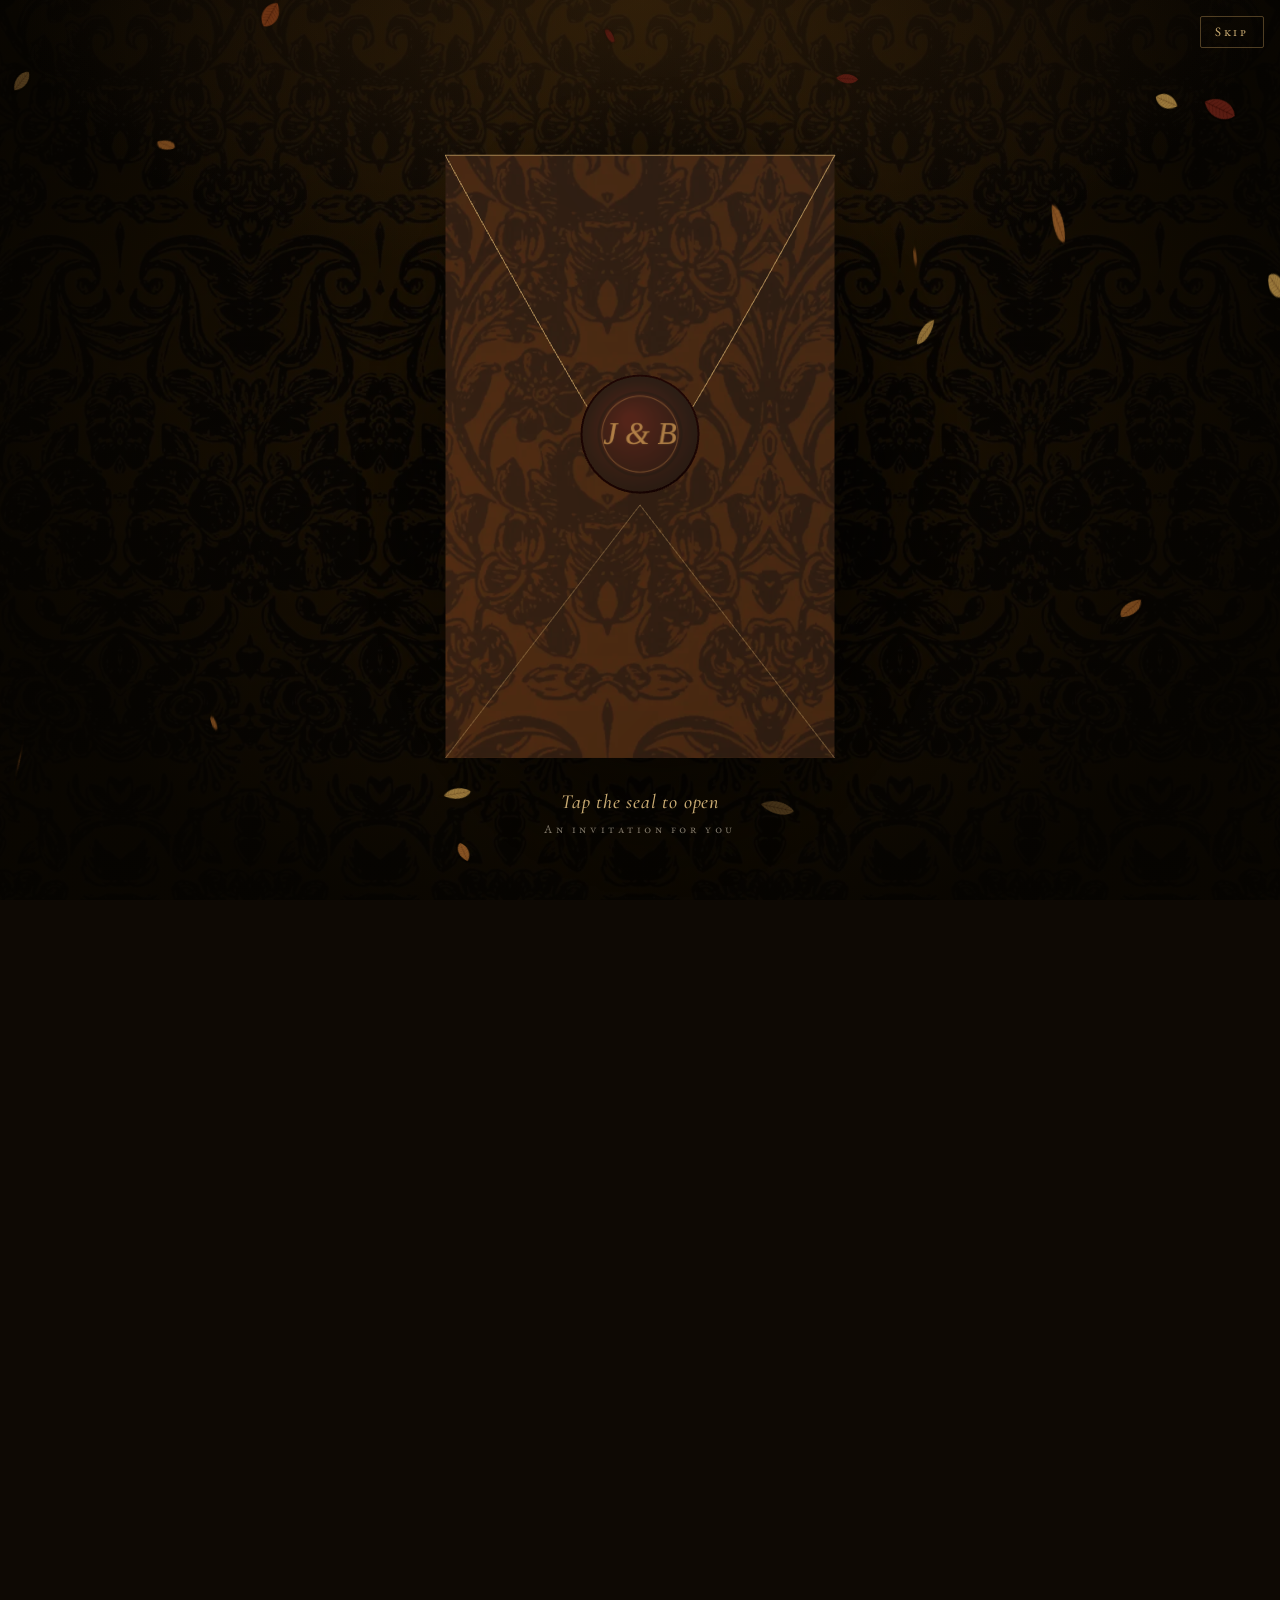
==== thanksgiving-2026/index.html @ 15dd0100 "Thanksgiving invite: envelope shows instantly (flat stand-in until the 3D one is ready), three.js se" ====
<!doctype html>
<html lang="en">
<head>
<meta charset="utf-8">
<meta name="viewport" content="width=device-width, initial-scale=1, viewport-fit=cover">
<title>Thanksgiving 2026</title>
<!-- Private family invitation. Not linked from the business site and kept out of search. -->
<meta name="robots" content="noindex, nofollow">
<meta name="description" content="Thanksgiving weekend at the lodge, Nov 25 to 29. Open your invitation and RSVP.">
<meta property="og:title" content="You're invited: Thanksgiving 2026">
<meta property="og:description" content="Open your invitation and RSVP.">
<meta property="og:image" content="https://augustineevents.com/thanksgiving-2026/og.jpg">
<meta name="theme-color" content="#1c1206">
<link rel="preconnect" href="https://fonts.googleapis.com">
<link rel="preconnect" href="https://fonts.gstatic.com" crossorigin>
<link href="https://fonts.googleapis.com/css2?family=Cormorant+Garamond:ital,wght@0,500;0,600;1,500&family=EB+Garamond:ital,wght@0,400;0,500;1,400&display=swap" rel="stylesheet">
<script type="importmap">
{ "imports": { "three": "./three.module.min.js" } }
</script>
<link rel="modulepreload" href="three.module.min.js">
<link rel="preload" href="envelope.webp" as="image">
<link rel="preload" href="card.webp" as="image">
<style>
  /* Dark academia: candlelit library. Umber and ink, aged parchment, oxblood, old gold. */
  :root {
    --ink: #24170c;
    --ink-soft: #5a4630;
    --paper: #e4d8c1;
    --paper-hi: #efe6d4;
    --night: #0e0904;
    --oxblood: #4a1515;
    --forest: #2c3527;
    --gold: #a8864f;
    --gold-hi: #c9ab72;
    --line: rgba(36, 23, 12, .2);
  }
  * { box-sizing: border-box; }
  html { scroll-behavior: smooth; }
  body {
    margin: 0; color: var(--ink); background: var(--night);
    font: 400 18px/1.6 "EB Garamond", Georgia, serif;
    -webkit-font-smoothing: antialiased;
  }
  body::before {
    content: ""; position: fixed; inset: 0; z-index: -1;
    background:
      radial-gradient(ellipse 70% 45% at 50% 0%, rgba(150, 95, 35, .22), transparent 70%),
      radial-gradient(ellipse at 50% 40%, rgba(14, 9, 4, .55), rgba(6, 4, 1, .94) 78%),
      url("damask.webp") center / 260px auto repeat;
  }
  body.intro { overflow: hidden; }
  ::selection { background: var(--oxblood); color: var(--paper-hi); }

  /* ---------- intro (three.js envelope) ---------- */
  #stage { position: fixed; inset: 0; z-index: 0; display: block; width: 100%; height: 100%; pointer-events: none; }
  body.intro #stage { z-index: 19; pointer-events: auto; cursor: pointer; }
  /* Flat stand-in envelope, shown the instant the page loads; the 3D one fades in over it. */
  #envph { position: fixed; inset: 0; z-index: 20; display: none; place-items: center; pointer-events: none; transition: opacity .5s ease; }
  body.intro #envph { display: grid; }
  #envph.gone { opacity: 0; }
  .ph-env { position: relative; width: 62vw; aspect-ratio: 310 / 480; background: #2a150a url("envelope.webp") left bottom / 83.33% 111.1% repeat; box-shadow: 0 30px 60px rgba(0, 0, 0, .65); filter: brightness(.92); }
  .ph-env svg { position: absolute; inset: 0; width: 100%; height: 100%; }
  .ph-seal { position: absolute; left: 50%; top: 46.25%; width: 29.7%; aspect-ratio: 1; transform: translate(-50%, -50%); border-radius: 50%;
    background: radial-gradient(circle at 42% 38%, #3a1311, #220a08 65%, #120404); box-shadow: 0 3px 8px rgba(0, 0, 0, .5), inset 0 0 0 4px rgba(0, 0, 0, .25);
    display: grid; place-items: center; color: rgba(201, 171, 114, .85); font: italic 500 clamp(18px, 5.5vw, 30px) "Cormorant Garamond", serif; }
  .ph-seal::after { content: ""; position: absolute; inset: 15%; border-radius: 50%; border: 1px solid rgba(201, 171, 114, .45); }
  .intro-ui { position: fixed; inset: 0; z-index: 21; pointer-events: none; display: none; }
  body.intro .intro-ui { display: block; }
  .hint {
    position: absolute; left: 0; right: 0; bottom: max(7vh, 40px); text-align: center;
    color: var(--gold-hi); font: italic 500 1.25rem/1.3 "Cormorant Garamond", serif; letter-spacing: .04em;
    animation: breathe 2.6s ease-in-out infinite; transition: opacity .4s;
  }
  .hint small { display: block; font: 400 .74rem "EB Garamond", serif; font-variant: small-caps; letter-spacing: .3em; color: var(--paper); opacity: .55; margin-top: .4rem; }
  .skip {
    position: absolute; top: max(16px, env(safe-area-inset-top)); right: 16px; pointer-events: auto;
    background: none; border: 1px solid rgba(168, 134, 79, .45); color: var(--gold-hi); border-radius: 2px;
    font: 400 .8rem/1 "EB Garamond", serif; font-variant: small-caps; letter-spacing: .2em; padding: .55rem .9rem; cursor: pointer;
  }
  @keyframes breathe { 0%, 100% { opacity: .5; } 50% { opacity: 1; } }

  /* ---------- page ---------- */
  main { position: relative; z-index: 1; opacity: 0; transition: opacity 1.2s ease; }
  body.opened main { opacity: 1; }
  .hero { min-height: 100svh; display: grid; place-items: center; padding: 24px 16px 72px; position: relative; }
  #card { display: block; width: min(88vw, 470px, calc(84svh * 900 / 1458)); height: auto; aspect-ratio: 900 / 1458; filter: drop-shadow(0 26px 44px rgba(0, 0, 0, .7)); }
  .scroll-cue {
    position: absolute; bottom: 18px; left: 0; right: 0; text-align: center; color: var(--gold-hi);
    font-size: .85rem; font-variant: small-caps; letter-spacing: .3em; opacity: .8; text-decoration: none;
  }
  .scroll-cue span { display: block; font-size: 1.1rem; animation: bob 2.2s ease-in-out infinite; }
  @keyframes bob { 50% { transform: translateY(5px); } }

  .epigraph { max-width: 520px; margin: 0 auto 40px; padding: 0 16px; text-align: center; color: var(--paper); }
  .epigraph q { font: italic 500 1.45rem/1.35 "Cormorant Garamond", serif; quotes: "\201C" "\201D"; }
  .epigraph cite { display: block; margin-top: .5rem; font-style: normal; font-variant: small-caps; letter-spacing: .22em; font-size: .82rem; color: var(--gold); }

  .wrap { max-width: 760px; margin: 0 auto; padding: 0 16px 80px; }
  .sheet {
    position: relative; margin-bottom: 28px; padding: 40px 34px 34px; border-radius: 2px;
    background:
      radial-gradient(ellipse at 15% 8%, rgba(255, 250, 235, .55), transparent 55%),
      radial-gradient(ellipse at 90% 95%, rgba(120, 78, 30, .22), transparent 55%),
      radial-gradient(ellipse at 50% 50%, var(--paper-hi), var(--paper) 70%);
    box-shadow: 0 22px 50px rgba(0, 0, 0, .6), inset 0 0 60px rgba(110, 70, 25, .28), inset 0 0 0 1px rgba(90, 60, 25, .35);
  }
  .sheet::before {
    content: ""; position: absolute; inset: 10px; pointer-events: none;
    border: 1px solid rgba(168, 134, 79, .55); outline: 1px solid rgba(168, 134, 79, .3); outline-offset: 3px;
  }
  .sheet::after {
    content: "\2766"; position: absolute; top: -13px; left: 50%; transform: translateX(-50%);
    background: var(--night); color: var(--gold); width: 34px; height: 26px; line-height: 26px; text-align: center; font-size: 15px; border-radius: 2px;
  }
  .eyebrow { font-size: .82rem; font-variant: small-caps; letter-spacing: .26em; color: var(--oxblood); margin: 0 0 .25rem; text-align: center; }
  h2 { font: 600 2.15rem/1.12 "Cormorant Garamond", serif; margin: 0; text-align: center; color: var(--ink); }
  .sub { text-align: center; font: italic 400 1.05rem "EB Garamond", serif; color: var(--ink-soft); margin: .3rem 0 0; }
  .divider { display: flex; align-items: center; gap: 12px; color: var(--gold); margin: 18px auto 24px; max-width: 280px; font-size: .8rem; }
  .divider::before, .divider::after { content: ""; flex: 1; height: 1px; background: linear-gradient(90deg, transparent, var(--gold), transparent); }
  h3 { font: 600 1.3rem/1.2 "Cormorant Garamond", serif; margin: 0; }
  .sc { font: 500 .86rem "EB Garamond", serif; font-variant: small-caps; letter-spacing: .2em; color: var(--oxblood); margin: 0 0 .3rem; }
  p { margin: 0 0 .8rem; }
  .muted { color: var(--ink-soft); }
  .rule { height: 1px; background: var(--line); margin: 1.2rem 0; border: 0; }
  .drop::first-letter { float: left; font: 600 3.4rem/.8 "Cormorant Garamond", serif; color: var(--oxblood); margin: .35rem .45rem 0 0; }

  .facts { display: grid; grid-template-columns: 1fr 1fr; gap: 22px 30px; }
  .fact p { font-size: 1rem; margin: 0; }
  .callout { margin-top: 1.5rem; padding: 1rem 1.1rem; border: 1px solid rgba(74, 21, 21, .3); background: rgba(74, 21, 21, .06); }
  .callout p { margin: 0; font-size: 1rem; }

  .days { display: grid; }
  .day { display: grid; grid-template-columns: 4.2rem 1fr; gap: 18px; padding: 18px 0; border-top: 1px solid var(--line); }
  .day:first-child { border-top: 0; padding-top: 0; }
  .day .num { font: 600 2.2rem/1 "Cormorant Garamond", serif; color: var(--oxblood); text-align: center; padding-top: .1rem; }
  .day .date { font-size: .82rem; font-variant: small-caps; letter-spacing: .2em; color: var(--ink-soft); }
  .day h3 { margin: .05rem 0 .3rem; }
  .day ul { margin: 0; padding: 0; list-style: none; font-size: 1rem; }
  .day li { padding-left: 1.1rem; position: relative; }
  .day li::before { content: "\2022"; position: absolute; left: .1rem; color: var(--gold); }
  .day li b { font-weight: 500; }

  .btns { display: flex; flex-wrap: wrap; gap: 10px; margin-top: .8rem; }
  .btn {
    display: inline-flex; align-items: center; justify-content: center; gap: .4rem; border-radius: 2px; padding: .7rem 1.25rem;
    font: 500 .95rem/1 "EB Garamond", serif; font-variant: small-caps; letter-spacing: .16em; text-decoration: none; cursor: pointer;
    border: 1px solid var(--ink); color: var(--ink); background: transparent; transition: background .2s, color .2s;
  }
  .btn:hover { background: var(--ink); color: var(--paper-hi); }
  .btn.solid { background: var(--oxblood); border-color: var(--oxblood); color: var(--gold-hi); box-shadow: inset 0 0 0 3px var(--oxblood), inset 0 0 0 4px rgba(201, 171, 114, .55); }
  .btn.solid:hover { background: #5c1c1c; }
  .btn:disabled { opacity: .55; cursor: default; }

  /* ---------- RSVP ---------- */
  label.f { display: block; font-size: .86rem; font-variant: small-caps; letter-spacing: .2em; color: var(--ink-soft); margin: 0 0 .2rem; }
  input[type=text], textarea {
    width: 100%; font: 400 1.15rem/1.4 "EB Garamond", serif; color: var(--ink); background: transparent;
    border: 0; border-bottom: 1px solid rgba(36, 23, 12, .45); border-radius: 0; padding: .4rem .1rem;
  }
  textarea { min-height: 84px; resize: vertical; border: 1px solid rgba(36, 23, 12, .3); padding: .6rem .7rem; background: rgba(255, 252, 244, .35);
    background-image: repeating-linear-gradient(transparent 0 31px, rgba(36, 23, 12, .12) 31px 32px); line-height: 32px; }
  input[type=text]:focus, textarea:focus { outline: none; border-color: var(--oxblood); box-shadow: 0 1px 0 var(--oxblood); }
  .names { display: grid; gap: 14px; margin-bottom: .6rem; }
  .name-row { display: flex; gap: 8px; align-items: end; }
  .x { flex: none; width: 40px; height: 40px; border: 1px solid rgba(36, 23, 12, .3); background: none; border-radius: 2px; color: var(--ink-soft); font-size: 1.2rem; cursor: pointer; }
  .linkish { background: none; border: 0; padding: 0; color: var(--oxblood); font: italic 400 1.05rem "EB Garamond", serif; cursor: pointer; text-decoration: underline; text-underline-offset: 3px; }
  .acts { display: grid; gap: 12px; margin: 1.6rem 0; }
  .act { border: 1px solid rgba(90, 60, 25, .3); padding: 14px 16px; background: rgba(255, 252, 244, .3); }
  .act .sub { text-align: left; font-size: .95rem; margin: .1rem 0 .65rem; }
  .chips { display: flex; flex-wrap: wrap; gap: 8px; }
  .chip {
    display: inline-flex; align-items: center; gap: .5rem; min-height: 40px; padding: .45rem 1rem; border-radius: 2px; cursor: pointer;
    border: 1px solid rgba(36, 23, 12, .4); background: rgba(255, 252, 244, .5); color: var(--ink); font: 400 1.02rem "EB Garamond", serif;
  }
  .chip .box { width: 15px; height: 15px; border: 1px solid currentColor; display: inline-grid; place-items: center; font-size: 11px; line-height: 1; }
  .chip[aria-pressed="true"] { background: var(--oxblood); border-color: var(--oxblood); color: var(--gold-hi); }
  .chip[aria-pressed="true"] .box::after { content: "\2713"; }
  .act.film .chip[aria-pressed="true"] { background: var(--forest); border-color: var(--forest); }
  .hp { position: absolute; left: -9999px; width: 1px; height: 1px; overflow: hidden; }
  .err { color: var(--oxblood); font-style: italic; margin: .6rem 0 0; min-height: 1.4em; }
  .done-list { list-style: none; padding: 0; margin: .4rem 0 1rem; }
  .done-list li { padding: .5rem 0; border-top: 1px solid var(--line); }
  .done-list li:first-child { border-top: 0; }
  .sign { text-align: center; color: var(--gold-hi); font: italic 500 1.7rem "Cormorant Garamond", serif; margin: 40px 0 0; }
  .sign::before { content: "\2766"; display: block; font-size: 1rem; color: var(--gold); margin-bottom: .6rem; font-style: normal; }

  @media (max-width: 600px) {
    body { font-size: 17px; }
    .sheet { padding: 36px 22px 28px; }
    h2 { font-size: 1.85rem; }
    .facts { grid-template-columns: 1fr; }
    .day { grid-template-columns: 2.6rem 1fr; gap: 12px; }
    .day .num { font-size: 1.8rem; }
  }
  @media (prefers-reduced-motion: reduce) {
    html { scroll-behavior: auto; }
    .hint, .scroll-cue span { animation: none; }
    main { transition: none; }
  }
</style>
</head>
<body class="intro">

<canvas id="stage" aria-hidden="true"></canvas>
<div id="envph" aria-hidden="true">
  <div class="ph-env">
    <svg viewBox="0 0 310 480" preserveAspectRatio="none">
      <path d="M0 480 L155 278 L310 480" fill="none" stroke="rgba(176,141,87,.45)" stroke-width="1"/>
      <path d="M0 0 L310 0 Q179.8 237.6 155 264 Q130.2 237.6 0 0 Z" fill="rgba(0,0,0,.08)" stroke="rgba(176,141,87,.9)" stroke-width="1"/>
    </svg>
    <div class="ph-seal">J &amp; B</div>
  </div>
</div>
<script>
/* Size the stand-in exactly like the 3D envelope (same camera fit as resize() below). */
(() => {
  const a = innerWidth / innerHeight;
  const needH = Math.max(2.4 + 1.2, ((1.55 + 0.35) / a) * 1.12);
  const h = (innerHeight * 2.4) / needH;
  const e = document.querySelector('.ph-env');
  e.style.width = (h * 310) / 480 + 'px';
})();
</script>
<div class="intro-ui">
  <div class="hint" id="hint">Tap the seal to open<small>An invitation for you</small></div>
  <button class="skip" id="skip" type="button">Skip</button>
</div>

<main>
  <section class="hero">
    <canvas id="card" role="img" aria-label="Thanksgiving dinner invitation"></canvas>
    <a class="scroll-cue" href="#details">the weekend<span aria-hidden="true">&#8964;</span></a>
  </section>

  <div class="epigraph">
    <q>Gratitude is the memory of the heart.</q>
    <cite>Jean Baptiste Massieu</cite>
  </div>

  <div class="wrap">
    <section class="sheet" id="details">
      <p class="eyebrow">Chapter I &middot; The Dinner</p>
      <h2>Thursday, the twenty-sixth of November</h2>
      <p class="sub">Half past six in the evening</p>
      <div class="divider">&#10086;</div>
      <div class="facts">
        <div class="fact">
          <p class="sc">Dress code</p>
          <p class="drop">Semi-formal. If you'd like to lean into the theme, think dark academia: tweed, wool, plaid, knits and velvet in browns, burgundy, forest green and cream. If not, your Sunday best is perfect.</p>
        </div>
        <div class="fact">
          <p class="sc">Where</p>
          <p data-k="placeName" style="font-weight:500"></p>
          <p data-k="address"></p>
          <div class="btns">
            <a class="btn" id="gmaps" target="_blank" rel="noopener">Google Maps</a>
            <a class="btn" id="amaps" target="_blank" rel="noopener">Apple Maps</a>
          </div>
        </div>
      </div>
      <div class="callout">
        <p class="sc">We'll be filming</p>
        <p>We're filming Thanksgiving dinner (the table, the food and the evening) for some video content. If you'd rather stay off camera, just say so in your RSVP below and we'll keep you out of the shots.</p>
      </div>
    </section>

    <section class="sheet">
      <p class="eyebrow">Chapter II &middot; The Weekend</p>
      <h2>Five days at the lodge</h2>
      <div class="divider">&#10086;</div>
      <div class="days">
        <div class="day">
          <div class="num">I</div>
          <div><span class="date">Wednesday, Nov 25</span><h3>Arrival</h3><ul>
            <li>Check in from <b data-k="checkIn"></b></li>
            <li>Smash burgers and hot dogs on the Blackstone</li>
          </ul></div>
        </div>
        <div class="day">
          <div class="num">II</div>
          <div><span class="date">Thursday, Nov 26</span><h3>Thanksgiving</h3><ul>
            <li>Quiche, cinnamon rolls and mimosas at 8:30</li>
            <li>Football, games and the fire pit all day</li>
            <li>Appetizers from 3:00</li>
            <li><b>Dinner at 6:30</b>, dressed up</li>
          </ul></div>
        </div>
        <div class="day">
          <div class="num">III</div>
          <div><span class="date">Friday, Nov 27</span><h3>The cave and the city</h3><ul>
            <li>Breakfast burritos on the Blackstone</li>
            <li><b>Mammoth Cave, Domes and Dripstones tour at 2:30</b>, $25 per person (we leave the cabin about 12:45)</li>
            <li><b>Dinner at Hickory &amp; Oak</b>, Bowling Green, 6:30</li>
          </ul></div>
        </div>
        <div class="day">
          <div class="num">IV</div>
          <div><span class="date">Saturday, Nov 28</span><h3>A free day</h3><ul>
            <li>Pancakes, eggs and bacon</li>
            <li>Fishing, farm walks, long naps</li>
            <li>Fire pit and s'mores</li>
          </ul></div>
        </div>
        <div class="day">
          <div class="num">V</div>
          <div><span class="date">Sunday, Nov 29</span><h3>Homeward</h3><ul>
            <li>Pack up and check out before <b data-k="checkOut"></b></li>
          </ul></div>
        </div>
      </div>
    </section>

    <section class="sheet">
      <p class="eyebrow">Chapter III &middot; Practical Matters</p>
      <h2>Before you pack</h2>
      <div class="divider">&#10086;</div>
      <div class="facts">
        <div class="fact"><p class="sc">Bring a jacket</p><p>The cave is about 54&deg;F all year, and the evenings by the fire pit get cold.</p></div>
        <div class="fact"><p class="sc">Times are Central</p><p>The cabin is on Central time, the same as Nashville. Check in from 4:00 PM Wednesday, check out before 10:00 AM Sunday.</p></div>
        <div class="fact"><p class="sc">Fishing</p><p>Anyone 16 or older needs a Kentucky fishing license (fw.ky.gov). Tennessee residents buy the nonresident one.</p></div>
        <div class="fact"><p class="sc">Also bring</p><p>Your own drinks, a camp chair and any snacks you can't live without.</p></div>
      </div>
    </section>

    <section class="sheet">
      <p class="eyebrow">Chapter IV &middot; The Larder</p>
      <h2>Bringing something?</h2>
      <div class="divider">&#10086;</div>
      <p style="text-align:center;margin:0 auto;max-width:34rem">Thanksgiving dinner is entirely on us, so please don't bring anything for Thursday. If you'd like to bring something for Friday or Saturday, tell us in your RSVP.</p>
    </section>

    <section class="sheet" id="rsvp">
      <p class="eyebrow">Chapter V &middot; Your Reply</p>
      <h2>Will you join us?</h2>
      <div class="divider">&#10086;</div>

      <form id="form" novalidate>
        <div class="names" id="names"></div>
        <button type="button" class="linkish" id="addPartner">+ Add your partner</button>

        <div class="acts" id="acts"></div>

        <label class="f" for="note">Bringing something for Friday or Saturday? Anything else?</label>
        <textarea id="note" maxlength="1000"></textarea>
        <div class="hp" aria-hidden="true"><label>Website <input type="text" id="website" tabindex="-1" autocomplete="off"></label></div>

        <div class="btns" style="margin-top:1.4rem;justify-content:center">
          <button class="btn solid" id="send" type="submit">Send my reply</button>
        </div>
        <p class="err" id="err" role="alert" style="text-align:center"></p>
      </form>

      <div id="thanks" hidden>
        <h3 style="font-size:1.7rem;margin-bottom:.4rem;text-align:center">Thank you. We can't wait.</h3>
        <p class="muted" style="margin-bottom:.2rem">Here's what we have for you:</p>
        <ul class="done-list" id="doneList"></ul>
        <div id="venmo"></div>
        <div class="btns"><button class="btn" type="button" id="change">Change my reply</button></div>
      </div>
    </section>

    <p class="sign" data-k="signature"></p>
  </div>
</main>

<script>
/* ======================================================================
   Wording and details. Edit here: the card, the page and the form all
   read from this one object.
   ====================================================================== */
window.INVITE = {
  event: 'thanksgiving-2026',
  card: {
    top: "You're invited to",
    title: 'Thanksgiving',
    titleItalic: 'Dinner',
    dateLine: 'Thursday  |  November 26, 2026  |  6:30 PM',
    placeLine: 'CMR Hideaway Lodge, Austin, Kentucky',
    bottom: ['Dress: semi-formal (dark academia)', 'A long table, good food and', 'the people we love most.'],
    signature: 'Justin & Becca',
  },
  placeName: 'CMR Hideaway Lodge',
  address: '313 R Whitlow Rd, Austin, KY 42123',
  checkIn: '4:00 PM',             // Central time (Barren County, KY), same as Nashville
  checkOut: '10:00 AM',
  signature: 'With love, Justin & Becca',
  venmo: 'Justinben2335',         // Justin's Venmo username, without the @
  cavePrice: 25,
};
</script>

<script>
/* ======================================================================
   Card artwork: the lace card (card.webp) with the wording drawn on top.
   Used twice: as the three.js texture and as the card at the top of the page.
   Coordinates are in card pixels (900 x 1458).
   ====================================================================== */
(() => {
  const CW = 900, CH = 1458, INK = '#3e2600';
  // Handlers go on before src, so a cached image that loads instantly is never missed.
  const img = new Image();
  const imgReady = new Promise((res) => { img.onload = res; img.onerror = res; });
  img.src = 'card.webp';
  const ready = Promise.all([
    img.complete && img.naturalWidth ? Promise.resolve() : imgReady,
    document.fonts.load('600 100px "Cormorant Garamond"'),
    document.fonts.load('italic 500 100px "Cormorant Garamond"'),
    document.fonts.load('400 30px "EB Garamond"'),
    document.fonts.load('italic 400 30px "EB Garamond"'),
  ]).catch(() => {});

  function fitText(ctx, text, font, size, maxW) {
    let s = size;
    do { ctx.font = font.replace('{s}', s); s -= 2; } while (ctx.measureText(text).width > maxW && s > 10);
  }

  function arcText(ctx, text, cx, cy, r) {
    const chars = [...text];
    const widths = chars.map((c) => ctx.measureText(c).width);
    const total = widths.reduce((a, b) => a + b, 0) + (chars.length - 1) * 1.5;
    let a = -Math.PI / 2 - total / r / 2;
    chars.forEach((c, i) => {
      const w = widths[i];
      a += w / 2 / r;
      ctx.save();
      ctx.translate(cx + r * Math.cos(a), cy + r * Math.sin(a));
      ctx.rotate(a + Math.PI / 2);
      ctx.fillText(c, 0, 0);
      ctx.restore();
      a += (w / 2 + 1.5) / r;
    });
  }

  async function drawCard(canvas, scale) {
    await ready;
    const c = window.INVITE.card;
    canvas.width = Math.round(CW * scale);
    canvas.height = Math.round(CH * scale);
    const ctx = canvas.getContext('2d');
    ctx.setTransform(scale, 0, 0, scale, 0, 0);
    ctx.clearRect(0, 0, CW, CH);
    ctx.drawImage(img, 0, 0, CW, CH);
    ctx.fillStyle = INK;
    ctx.textAlign = 'center';
    ctx.textBaseline = 'alphabetic';
    const X = CW / 2 + 2;

    ctx.font = 'italic 400 31px "EB Garamond"';
    arcText(ctx, c.top, X, 415, 238);

    fitText(ctx, c.title, '600 {s}px "Cormorant Garamond"', 118, 560);
    ctx.fillText(c.title, X, 372);
    fitText(ctx, c.titleItalic, 'italic 500 {s}px "Cormorant Garamond"', 138, 520);
    ctx.fillText(c.titleItalic, X, 482);

    fitText(ctx, c.dateLine, '400 {s}px "EB Garamond"', 28, 560);
    ctx.fillText(c.dateLine, X, 552);
    fitText(ctx, c.placeLine, 'italic 400 {s}px "EB Garamond"', 27, 540);
    ctx.fillText(c.placeLine, X, 596);

    fitText(ctx, c.bottom[0], 'italic 400 {s}px "EB Garamond"', 28, 540);
    ctx.fillText(c.bottom[0], X, 1160);
    ctx.font = '400 25px "EB Garamond"';
    c.bottom.slice(1).forEach((line, i) => ctx.fillText(line, X, 1200 + i * 32));
    ctx.font = 'italic 500 40px "Cormorant Garamond"';
    ctx.fillText(c.signature, X, 1296);
    return canvas;
  }

  window.CardArt = { drawCard, ready, aspect: CW / CH };
})();
</script>

<script>
/* ======================================================================
   Page: fill in details, draw the card, and the RSVP form.
   ====================================================================== */
(() => {
  const I = window.INVITE;
  document.querySelectorAll('[data-k]').forEach((el) => { el.textContent = I[el.dataset.k] || ''; });
  const q = encodeURIComponent(I.address);
  document.getElementById('gmaps').href = `https://www.google.com/maps/search/?api=1&query=${q}`;
  document.getElementById('amaps').href = `https://maps.apple.com/?q=${q}`;

  const card = document.getElementById('card');
  card.setAttribute('aria-label', [I.card.top, I.card.title, I.card.titleItalic, I.card.dateLine, I.card.placeLine, ...I.card.bottom, I.card.signature].join('. '));
  window.CardArt.drawCard(card, Math.min(2, Math.max(1, (window.devicePixelRatio || 1) * 470 / 900 * 1.3)));

  /* ---------- RSVP ---------- */
  const ACTS = [
    { key: 'dinner', title: 'Thanksgiving dinner', sub: 'Thursday, 6:30 PM', def: true },
    { key: 'cave', title: 'Mammoth Cave: Domes and Dripstones', sub: `Friday, 2:30 PM. $${I.cavePrice} per person, we buy the tickets together.` },
    { key: 'steakhouse', title: 'Dinner at Hickory & Oak', sub: 'Friday, 6:30 PM in Bowling Green' },
    { key: 'fishing', title: 'Fishing on Saturday', sub: 'Kentucky license needed if you are 16 or older' },
    { key: 'no_film', title: 'Filming', sub: 'Tap anyone who would rather stay off camera at dinner.', film: true, label: 'Keep me off camera' },
  ];
  const TOKEN_KEY = 'tg2026-rsvp';
  const blank = () => Object.fromEntries([['name', ''], ...ACTS.map((a) => [a.key, !!a.def])]);
  let people = [blank()];

  const $ = (id) => document.getElementById(id);
  const namesEl = $('names'), actsEl = $('acts');
  const loadedAt = Date.now();

  function store(op, v) { try { return op === 'get' ? localStorage.getItem(TOKEN_KEY) : localStorage.setItem(TOKEN_KEY, v); } catch { return null; } }

  function label(p, i) { return p.name.trim() || (i === 0 ? 'You' : 'Your partner'); }

  function renderNames() {
    namesEl.innerHTML = '';
    people.forEach((p, i) => {
      const row = document.createElement('div');
      row.innerHTML = `<label class="f" for="n${i}">${i === 0 ? 'Your name' : "Your partner's name"}</label>
        <div class="name-row"><input type="text" id="n${i}" maxlength="60" autocomplete="${i === 0 ? 'name' : 'off'}">${i ? '<button type="button" class="x" aria-label="Remove">&times;</button>' : ''}</div>`;
      const input = row.querySelector('input');
      input.value = p.name;
      input.addEventListener('input', () => { p.name = input.value; renderActs(); });
      const x = row.querySelector('.x');
      if (x) x.addEventListener('click', () => { people.splice(i, 1); renderAll(); });
      namesEl.appendChild(row);
    });
    $('addPartner').hidden = people.length >= 2;
  }

  function renderActs() {
    actsEl.innerHTML = '';
    ACTS.forEach((a) => {
      const box = document.createElement('div');
      box.className = 'act' + (a.film ? ' film' : '');
      box.innerHTML = `<div class="t"><h3></h3></div><p class="sub"></p><div class="chips"></div>`;
      box.querySelector('h3').textContent = a.title;
      box.querySelector('.sub').textContent = a.sub;
      const chips = box.querySelector('.chips');
      people.forEach((p, i) => {
        const b = document.createElement('button');
        b.type = 'button';
        b.className = 'chip';
        b.setAttribute('aria-pressed', p[a.key]);
        b.innerHTML = '<span class="box" aria-hidden="true"></span><span></span>';
        b.lastChild.textContent = a.film && people.length === 1 ? a.label : label(p, i);
        b.addEventListener('click', () => { p[a.key] = !p[a.key]; b.setAttribute('aria-pressed', p[a.key]); });
        chips.appendChild(b);
      });
      actsEl.appendChild(box);
    });
  }

  function renderAll() { renderNames(); renderActs(); }
  $('addPartner').addEventListener('click', () => { people.push(blank()); renderAll(); $('n1').focus(); });

  function showThanks() {
    const NAMES = { dinner: 'Thanksgiving dinner', cave: 'Mammoth Cave', steakhouse: 'Hickory & Oak', fishing: 'fishing' };
    $('doneList').innerHTML = '';
    people.forEach((p) => {
      const yes = Object.keys(NAMES).filter((k) => p[k]).map((k) => NAMES[k]);
      const li = document.createElement('li');
      li.innerHTML = '<b></b>: <span></span>';
      li.firstChild.textContent = p.name;
      li.lastChild.textContent = (yes.length ? yes.join(', ') : 'none of the outings') + (p.no_film ? '. Off camera at dinner.' : '');
      $('doneList').appendChild(li);
    });
    const cave = people.filter((p) => p.cave).length;
    const v = $('venmo');
    v.innerHTML = '';
    if (cave) {
      const amt = cave * I.cavePrice;
      const p = document.createElement('p');
      p.textContent = `Cave tickets: $${amt} for ${cave === 1 ? 'one' : cave}. Please Venmo Justin${I.venmo ? '' : ' when you get a chance'}.`;
      v.appendChild(p);
      if (I.venmo) {
        const a = document.createElement('a');
        a.className = 'btn solid';
        a.target = '_blank';
        a.rel = 'noopener';
        a.href = `https://venmo.com/u/${encodeURIComponent(I.venmo)}?txn=pay&amount=${amt}&note=${encodeURIComponent('Mammoth Cave tickets')}`;
        a.textContent = `Venmo Justin $${amt}`;
        v.appendChild(a);
      }
    }
    $('form').hidden = true;
    $('thanks').hidden = false;
  }

  $('change').addEventListener('click', () => { $('thanks').hidden = true; $('form').hidden = false; renderAll(); });

  $('form').addEventListener('submit', async (e) => {
    e.preventDefault();
    const err = $('err');
    err.textContent = '';
    people.forEach((p) => (p.name = p.name.trim()));
    people = people.filter((p, i) => i === 0 || p.name);
    if (!people[0].name) { renderAll(); err.textContent = 'Please add your name.'; $('n0').focus(); return; }
    const send = $('send');
    send.disabled = true;
    send.textContent = 'Sending...';
    try {
      const r = await fetch('/api/rsvp', {
        method: 'POST',
        headers: { 'content-type': 'application/json' },
        body: JSON.stringify({
          event: I.event, token: store('get') || undefined, people,
          note: $('note').value,
          website: $('website').value, form_loaded_at: loadedAt,
        }),
      });
      const data = await r.json().catch(() => ({}));
      if (!r.ok || !data.ok) throw new Error(data.error || 'Something went wrong.');
      store('set', data.token);
      showThanks();
    } catch (ex) {
      err.textContent = `${ex.message} If it keeps happening, just text Justin.`;
    } finally {
      send.disabled = false;
      send.textContent = 'Send my reply';
    }
  });

  renderAll();

  // Coming back on the same phone: show what they sent, with a way to change it.
  const token = store('get');
  if (token) {
    fetch(`/api/rsvp?token=${encodeURIComponent(token)}`)
      .then((r) => r.json())
      .then((d) => {
        if (!d.ok) return;
        people = d.rsvp.people.map((p) => ({ ...blank(), ...p }));
        $('note').value = d.rsvp.note || '';
        renderAll();
        showThanks();
      })
      .catch(() => {});
  }
})();
</script>

<script>
/* If three.js never starts (old phone, blocked CDN), open the page anyway. */
if ('scrollRestoration' in history) history.scrollRestoration = 'manual';
window.scrollTo(0, 0);
window.__introTimer = setTimeout(() => { if (!window.__introStarted) window.__openPage && window.__openPage(); }, 12000);
window.__openPage = () => {
  document.body.classList.remove('intro');
  document.body.classList.add('opened');
};
if (matchMedia('(prefers-reduced-motion: reduce)').matches) window.__openPage();
</script>
<script type="module">
/* ======================================================================
   The envelope. Tap anywhere: the seal lifts, the flap opens, the card
   slides out and comes forward, then the page fades in underneath it.
   Falling leaves keep drifting behind the page afterwards.
   ====================================================================== */
import * as THREE from 'three';

const reduced = matchMedia('(prefers-reduced-motion: reduce)').matches;
const canvas = document.getElementById('stage');
let renderer;
try {
  renderer = new THREE.WebGLRenderer({ canvas, antialias: true, alpha: true });
} catch {
  window.__openPage();
  throw new Error('no webgl');
}
// If the fallback already opened the page (three.js was slow to arrive), don't
// start an envelope behind it: just keep the leaves.
const lateStart = document.body.classList.contains('opened');
window.__introStarted = true;
clearTimeout(window.__introTimer);

renderer.setPixelRatio(Math.min(window.devicePixelRatio || 1, 2));
const scene = new THREE.Scene();
const camera = new THREE.PerspectiveCamera(35, 1, 0.1, 100);
camera.position.set(0, 0, 13);

scene.add(new THREE.AmbientLight(0xfff1dc, 1.1));
const key = new THREE.DirectionalLight(0xffe2b8, 1.6);
key.position.set(3, 5, 8);
scene.add(key);
const glow = new THREE.PointLight(0xffb060, 18, 14);
glow.position.set(-2.5, -1, 4);
scene.add(glow);

const loader = new THREE.TextureLoader();
let envReady;
const envLoaded = new Promise((res) => (envReady = res));
const damask = loader.load('envelope.webp', envReady, undefined, envReady);
damask.colorSpace = THREE.SRGBColorSpace;
damask.wrapS = damask.wrapT = THREE.RepeatWrapping;
damask.repeat.set(1.2, 0.9);

/* ---------- envelope ---------- */
const EW = 3.1, EH = 4.8, V = EH * 0.45, FLAP = EH * 0.55;
const env = new THREE.Group();
scene.add(env);

const paper = new THREE.MeshStandardMaterial({ map: damask, color: 0xffffff, roughness: 0.8, side: THREE.FrontSide });
const liner = new THREE.MeshStandardMaterial({ color: 0xe7e0d3, roughness: 0.95, side: THREE.DoubleSide });
const gold = new THREE.LineBasicMaterial({ color: 0xb08d57, transparent: true, opacity: 0.9 });

const back = new THREE.Mesh(new THREE.PlaneGeometry(EW, EH), liner);
env.add(back);
// soft shadow so the envelope lifts off the dark background
const shadow = new THREE.Mesh(new THREE.PlaneGeometry(EW * 1.6, EH * 1.4), new THREE.MeshBasicMaterial({ map: new THREE.CanvasTexture(shadowCanvas()), transparent: true, depthWrite: false }));
shadow.position.set(0.15, -0.25, -0.3);
env.add(shadow);

const frontShape = new THREE.Shape();
frontShape.moveTo(-EW / 2, -EH / 2);
frontShape.lineTo(EW / 2, -EH / 2);
frontShape.lineTo(EW / 2, EH / 2);
frontShape.lineTo(0, EH / 2 - V);
frontShape.lineTo(-EW / 2, EH / 2);
frontShape.closePath();
const frontGeo = new THREE.ShapeGeometry(frontShape);
uvFromXY(frontGeo, EW, EH);
const front = new THREE.Mesh(frontGeo, paper);
front.position.z = 0.04;
env.add(front);
const fold = new THREE.Line(new THREE.BufferGeometry().setFromPoints([
  new THREE.Vector3(-EW / 2, EH / 2, 0.045), new THREE.Vector3(0, EH / 2 - V, 0.045), new THREE.Vector3(EW / 2, EH / 2, 0.045),
]), gold);
env.add(fold);
const lowerFold = new THREE.Line(new THREE.BufferGeometry().setFromPoints([
  new THREE.Vector3(-EW / 2, -EH / 2, 0.045), new THREE.Vector3(0, -EH * 0.08, 0.045), new THREE.Vector3(EW / 2, -EH / 2, 0.045),
]), new THREE.LineBasicMaterial({ color: 0xb08d57, transparent: true, opacity: 0.45 }));
env.add(lowerFold);

const flap = new THREE.Group();
flap.position.set(0, EH / 2, 0.06);
env.add(flap);
const flapShape = new THREE.Shape();
flapShape.moveTo(-EW / 2, 0);
flapShape.lineTo(EW / 2, 0);
flapShape.quadraticCurveTo(EW * 0.08, -FLAP * 0.9, 0, -FLAP);
flapShape.quadraticCurveTo(-EW * 0.08, -FLAP * 0.9, -EW / 2, 0);
const flapGeo = new THREE.ShapeGeometry(flapShape, 24);
uvFromXY(flapGeo, EW, EH);
const flapOut = new THREE.Mesh(flapGeo, paper);
const flapIn = new THREE.Mesh(flapGeo, new THREE.MeshStandardMaterial({ color: 0xe7e0d3, roughness: 0.95, side: THREE.BackSide }));
flap.add(flapOut, flapIn);
const flapEdge = new THREE.Line(new THREE.BufferGeometry().setFromPoints(flapShape.getPoints(24).map((p) => new THREE.Vector3(p.x, p.y, 0.004))), gold);
flap.add(flapEdge);

/* wax seal */
const sealTex = new THREE.CanvasTexture(sealCanvas());
sealTex.colorSpace = THREE.SRGBColorSpace;
sealTex.center.set(0.5, 0.5);
sealTex.rotation = Math.PI / 2;  // the cylinder cap maps the canvas sideways
const seal = new THREE.Mesh(
  new THREE.CylinderGeometry(0.46, 0.48, 0.09, 48),
  [new THREE.MeshStandardMaterial({ color: 0x2a0b09, roughness: 0.35, metalness: 0.15, transparent: true }),
   new THREE.MeshStandardMaterial({ map: sealTex, roughness: 0.45, metalness: 0.1, transparent: true }),
   new THREE.MeshStandardMaterial({ color: 0x2a0b09, transparent: true })],
);
seal.rotation.x = Math.PI / 2;
seal.position.set(0, EH / 2 - FLAP + 0.42, 0.12);
env.add(seal);

/* the card */
const cardCanvas = document.createElement('canvas');
// Final size before the texture exists: resizing an uploaded texture leaves it blank on some GPUs.
cardCanvas.width = Math.round(900 * 1.4);
cardCanvas.height = Math.round(1458 * 1.4);
const cardTex = new THREE.CanvasTexture(cardCanvas);
cardTex.colorSpace = THREE.SRGBColorSpace;
cardTex.anisotropy = 4;
const CWD = 2.8, CHT = CWD / window.CardArt.aspect;
const card = new THREE.Mesh(new THREE.PlaneGeometry(CWD, CHT), new THREE.MeshBasicMaterial({ map: cardTex, transparent: true, alphaTest: 0.02 }));
card.position.set(0, -0.08, 0.02);
scene.add(card);
const cardDrawn = window.CardArt.drawCard(cardCanvas, 1.4).then(() => { cardTex.needsUpdate = true; });

/* ---------- leaves ---------- */
const LEAVES = reduced ? 0 : 34;
const leafTex = new THREE.CanvasTexture(leafCanvas());
leafTex.colorSpace = THREE.SRGBColorSpace;
const leaves = new THREE.InstancedMesh(
  new THREE.PlaneGeometry(0.34, 0.34),
  new THREE.MeshBasicMaterial({ map: leafTex, transparent: true, side: THREE.DoubleSide, depthWrite: false }),
  Math.max(LEAVES, 1),
);
leaves.count = LEAVES;
const palette = [0x6e3414, 0x8a5524, 0x9c7a3c, 0x5a1c12, 0x7a4a1e, 0x4f3a1c].map((c) => new THREE.Color(c));
const leafState = [];
for (let i = 0; i < LEAVES; i++) {
  leafState.push({
    x: (Math.random() - 0.5) * 12, y: Math.random() * 14 - 7, z: Math.random() * 5 - 3.5,
    vy: 0.25 + Math.random() * 0.35, sway: Math.random() * 6.28, sw: 0.4 + Math.random() * 0.6,
    rx: Math.random() * 6.28, ry: Math.random() * 6.28, sr: 0.4 + Math.random() * 1.2, s: 0.7 + Math.random() * 0.7,
  });
  leaves.setColorAt(i, palette[i % palette.length]);
}
scene.add(leaves);
const dummy = new THREE.Object3D();

/* ---------- layout ---------- */
let aspect = 1;
function resize() {
  const w = window.innerWidth, h = window.innerHeight;
  renderer.setSize(w, h, false);
  aspect = w / h;
  camera.aspect = aspect;
  camera.updateProjectionMatrix();
  // On narrow phones pull the camera back so the envelope fits the width.
  const halfW = EW / 2 + 0.35;
  const needH = Math.max(EH / 2 + 1.2, (halfW / aspect) * 1.12);
  camera.position.z = needH / Math.tan(THREE.MathUtils.degToRad(17.5));
}
window.addEventListener('resize', resize);
resize();

/* ---------- the opening ---------- */
let opening = false, tAnim = 0, done = false, ready = false;
const ease = (t) => (t < 0 ? 0 : t > 1 ? 1 : t < 0.5 ? 4 * t * t * t : 1 - Math.pow(-2 * t + 2, 3) / 2);
const seg = (t, a, b) => ease((t - a) / (b - a));
const hint = document.getElementById('hint');
hint.style.visibility = 'hidden';
// Nothing can be tapped open until the card, envelope and fonts are ready and the
// textures are on the GPU. Otherwise the first open stutters or shows a blank card.
envLoaded.then(() => requestAnimationFrame(() => requestAnimationFrame(() => document.getElementById('envph').classList.add('gone'))));
Promise.all([cardDrawn, envLoaded]).then(() => {
  renderer.initTexture(cardTex);
  renderer.initTexture(damask);
  renderer.initTexture(sealTex);
  renderer.compile(scene, camera);
  ready = true;
  hint.style.visibility = 'visible';
});
function open() {
  if (opening || !ready) return;
  opening = true;
  hint.style.opacity = 0;
}
canvas.addEventListener('pointerdown', open);
window.addEventListener('keydown', (e) => { if (e.key === 'Enter' || e.key === ' ') open(); });
document.getElementById('skip').addEventListener('click', () => { finish(); });

function finish() {
  if (done) return;
  done = true;
  env.visible = false;
  card.visible = false;
  window.__openPage();
}

// Where the card ends up: centred and as large as the page's own card, so the hand-off is seamless.
function cardTarget() {
  const fovHalf = THREE.MathUtils.degToRad(17.5);
  const vh = window.innerHeight, vw = window.innerWidth;
  const domW = Math.min(vw * 0.88, 470, (vh * 0.86) * window.CardArt.aspect);
  const frac = (domW / window.CardArt.aspect) / vh;  // card height as a share of the screen
  const halfH = CHT / 2 / frac;
  return { z: camera.position.z - halfH / Math.tan(fovHalf), y: 0 };
}

let pointerX = 0, pointerY = 0;
window.addEventListener('pointermove', (e) => { pointerX = e.clientX / innerWidth - 0.5; pointerY = e.clientY / innerHeight - 0.5; });

const clock = new THREE.Clock();
function frame() {
  const dt = Math.min(clock.getDelta(), 0.05);
  const now = performance.now();

  if (!done) {
    if (!opening) {
      const s = now / 1000;
      env.position.y = Math.sin(s * 1.1) * 0.06;
      env.rotation.y += (pointerX * 0.35 - env.rotation.y) * 0.06;
      env.rotation.x += (pointerY * 0.2 - env.rotation.x) * 0.06;
      card.position.y = env.position.y - 0.08;
      card.rotation.copy(env.rotation);
      const p = 1 + Math.sin(s * 3) * 0.03;
      seal.scale.set(p, 1, p);
    } else {
      // Advance by frame time, capped, so a slow frame slows the animation instead of skipping it.
      tAnim += Math.min(dt, 1 / 20);
      const t = tAnim;
      env.rotation.x *= 0.9; env.rotation.y *= 0.9; card.rotation.copy(env.rotation);

      // 1. seal lifts off and fades
      const s1 = seg(t, 0, 0.55);
      seal.position.z = 0.12 + s1 * 1.2;
      seal.rotation.z = s1 * 1.2;
      seal.material.forEach((m) => (m.opacity = 1 - s1));
      seal.visible = s1 < 1;

      // 2. flap swings open toward the viewer and folds back behind
      const s2 = seg(t, 0.35, 1.45);
      flap.rotation.x = -Math.PI * s2;
      flap.position.z = s2 > 0.5 ? -0.02 : 0.06;

      // 3. card slides up out of the pocket while the envelope sinks
      const s3 = seg(t, 1.4, 2.9);
      env.position.y = -2.6 * s3;
      card.position.y = -0.08 + 4.95 * s3 - 2.6 * s3;

      // 4. card comes forward to fill the screen; envelope falls away
      const s4 = seg(t, 2.95, 4.3);
      if (s4 > 0) {
        const tg = cardTarget();
        card.position.z = 0.3 + (tg.z - 0.3) * s4;
        card.position.y = (2.27) * (1 - s4) + tg.y * s4;
        env.position.y = -2.6 - 9 * s4;
      }
      if (t > 4.35) finish();
    }
  }

  for (let i = 0; i < LEAVES; i++) {
    const L = leafState[i];
    L.y -= L.vy * dt;
    L.sway += dt * L.sw;
    L.rx += dt * L.sr; L.ry += dt * L.sr * 0.7;
    if (L.y < -8) { L.y = 8; L.x = (Math.random() - 0.5) * 12; }
    dummy.position.set(L.x + Math.sin(L.sway) * 0.6, L.y, L.z);
    dummy.rotation.set(L.rx, L.ry, L.sway);
    dummy.scale.setScalar(L.s);
    dummy.updateMatrix();
    leaves.setMatrixAt(i, dummy.matrix);
  }
  leaves.instanceMatrix.needsUpdate = true;

  renderer.render(scene, camera);
  // After the intro only the leaves are left; stop drawing if there are none.
  if (!done || LEAVES) requestAnimationFrame(frame);
}
if (reduced || lateStart) finish();
requestAnimationFrame(frame);

/* ---------- helpers ---------- */
function uvFromXY(geo, w, h) {
  const pos = geo.attributes.position, uv = [];
  for (let i = 0; i < pos.count; i++) uv.push(pos.getX(i) / w + 0.5, pos.getY(i) / h + 0.5);
  geo.setAttribute('uv', new THREE.Float32BufferAttribute(uv, 2));
}

function sealCanvas() {
  const c = document.createElement('canvas'), s = 256;
  c.width = c.height = s;
  const g = c.getContext('2d');
  const grd = g.createRadialGradient(s * 0.42, s * 0.38, s * 0.05, s / 2, s / 2, s / 2);
  grd.addColorStop(0, '#4f1a17'); grd.addColorStop(0.65, '#2e0d0b'); grd.addColorStop(1, '#170605');
  g.fillStyle = grd; g.fillRect(0, 0, s, s);
  g.strokeStyle = 'rgba(0,0,0,.35)'; g.lineWidth = 6;
  g.beginPath(); g.arc(s / 2, s / 2, s * 0.36, 0, Math.PI * 2); g.stroke();
  g.strokeStyle = 'rgba(201,171,114,.45)'; g.lineWidth = 2;
  g.beginPath(); g.arc(s / 2, s / 2, s * 0.33, 0, Math.PI * 2); g.stroke();
  g.fillStyle = 'rgba(201,171,114,.85)';
  g.textAlign = 'center'; g.textBaseline = 'middle';
  g.font = 'italic 500 70px "Cormorant Garamond", serif';
  g.fillText('J & B', s / 2, s / 2 + 4);
  return c;
}

function shadowCanvas() {
  const c = document.createElement('canvas'), s = 128;
  c.width = c.height = s;
  const g = c.getContext('2d');
  const grd = g.createRadialGradient(s / 2, s / 2, s * 0.2, s / 2, s / 2, s / 2);
  grd.addColorStop(0, 'rgba(0,0,0,.7)'); grd.addColorStop(1, 'rgba(0,0,0,0)');
  g.fillStyle = grd; g.fillRect(0, 0, s, s);
  return c;
}

function leafCanvas() {
  // A plain pointed leaf (beech or birch shape) with a stem and veins; tinted per leaf.
  const c = document.createElement('canvas'), s = 128;
  c.width = c.height = s;
  const g = c.getContext('2d');
  g.translate(s / 2, s / 2);
  g.rotate(-0.5);
  g.fillStyle = '#ffffff';
  g.beginPath();
  g.moveTo(0, -56);
  g.bezierCurveTo(30, -36, 32, 18, 0, 46);
  g.bezierCurveTo(-32, 18, -30, -36, 0, -56);
  g.fill();
  g.strokeStyle = 'rgba(70,30,5,.45)';
  g.lineWidth = 2.5;
  g.beginPath(); g.moveTo(0, -50); g.lineTo(0, 60); g.stroke();
  g.lineWidth = 1.5;
  for (let y = -34; y <= 26; y += 12) {
    g.beginPath(); g.moveTo(0, y + 6); g.lineTo(18 - Math.abs(y) * 0.12, y - 6); g.stroke();
    g.beginPath(); g.moveTo(0, y + 6); g.lineTo(-18 + Math.abs(y) * 0.12, y - 6); g.stroke();
  }
  return c;
}
</script>
</body>
</html>
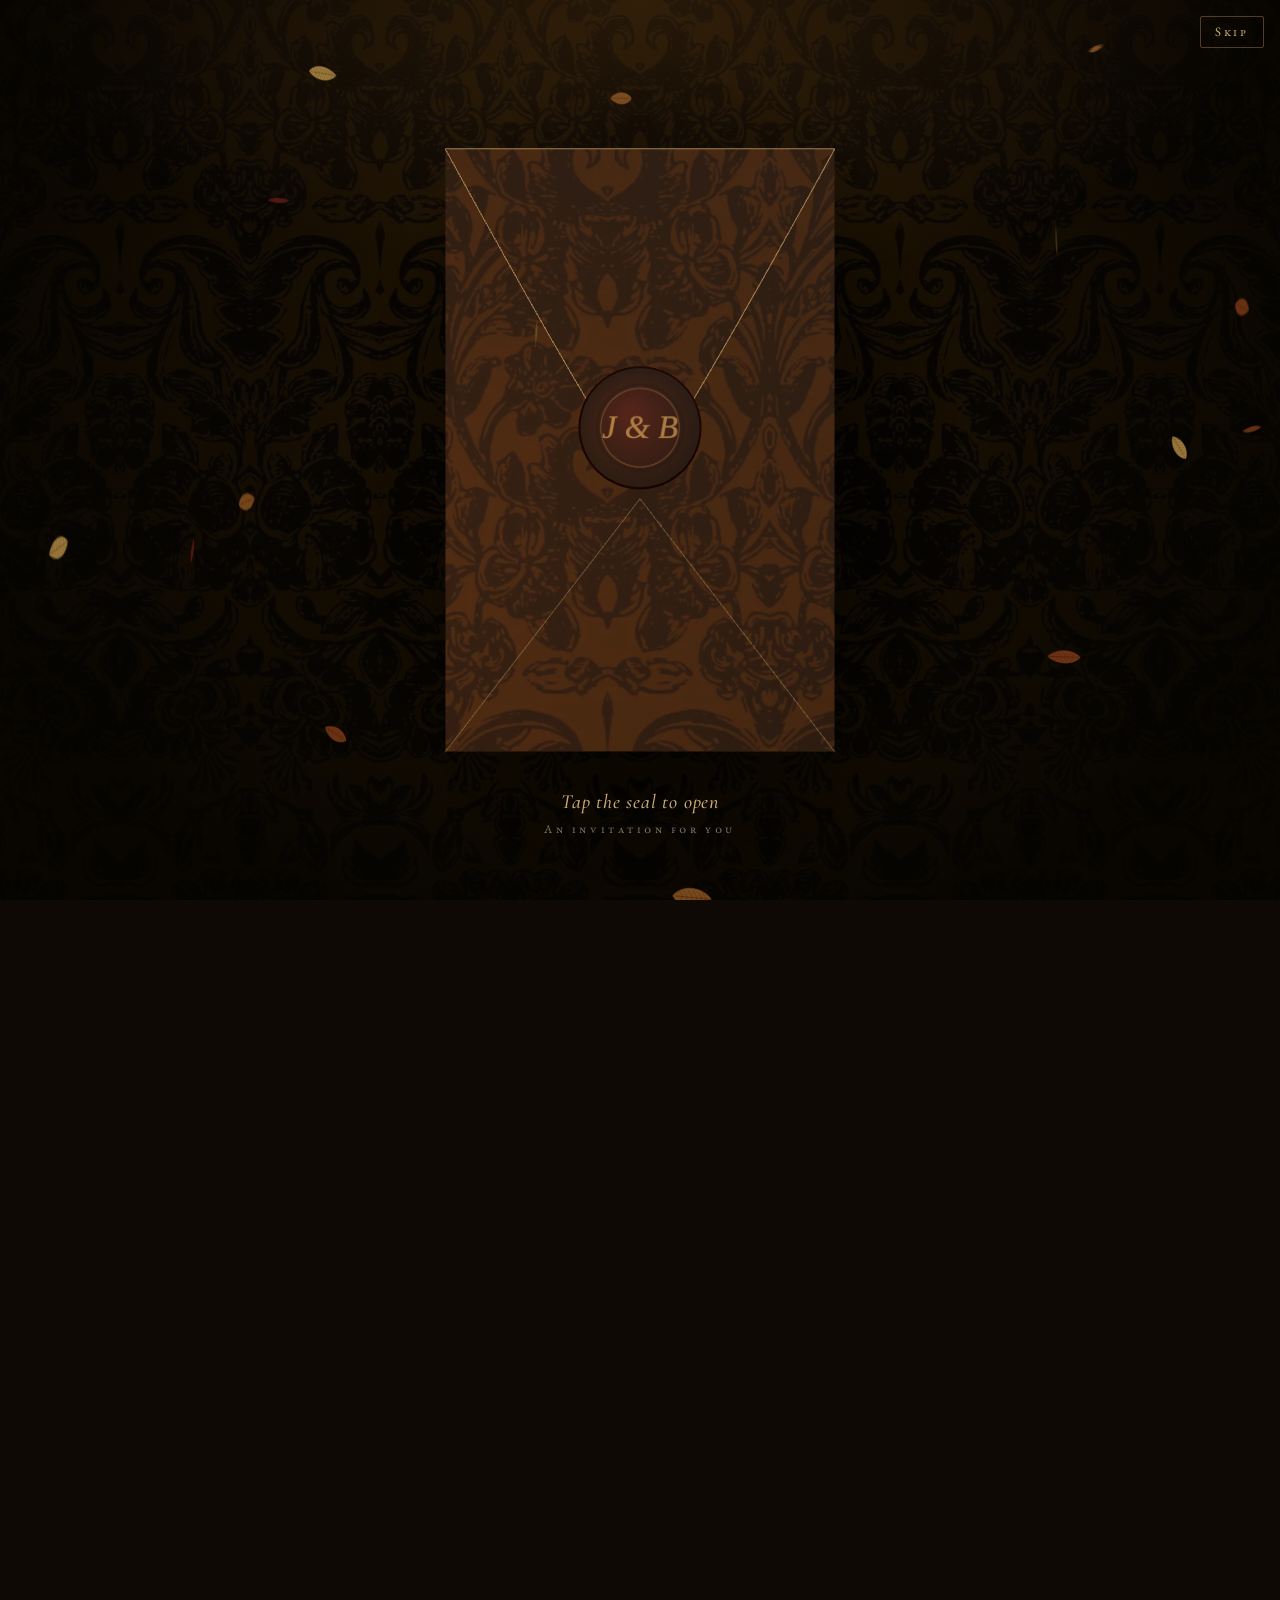
==== commit 5adc0270: "Thanksgiving invite: Friday dinner is Mellow Mushroom; cave and dinner marked optional Co-Authored-B" ====
--- a/thanksgiving-2026/index.html
+++ b/thanksgiving-2026/index.html
@@ -290,7 +290,8 @@
           <div><span class="date">Friday, Nov 27</span><h3>The cave and the city</h3><ul>
             <li>Breakfast burritos on the Blackstone</li>
             <li><b>Mammoth Cave, Domes and Dripstones tour at 2:30</b>, $25 per person (we leave the cabin about 12:45)</li>
-            <li><b>Dinner at Hickory &amp; Oak</b>, Bowling Green, 6:30</li>
+            <li><b>Dinner at Mellow Mushroom</b>, Bowling Green, 6:30</li>
+            <li><i>Both are optional. Join us for either, both or neither.</i></li>
           </ul></div>
         </div>
         <div class="day">
@@ -489,8 +490,9 @@
   /* ---------- RSVP ---------- */
   const ACTS = [
     { key: 'dinner', title: 'Thanksgiving dinner', sub: 'Thursday, 6:30 PM', def: true },
-    { key: 'cave', title: 'Mammoth Cave: Domes and Dripstones', sub: `Friday, 2:30 PM. $${I.cavePrice} per person, we buy the tickets together.` },
-    { key: 'steakhouse', title: 'Dinner at Hickory & Oak', sub: 'Friday, 6:30 PM in Bowling Green' },
+    { key: 'cave', title: 'Mammoth Cave: Domes and Dripstones', sub: `Optional. Friday, 2:30 PM. $${I.cavePrice} per person, we buy the tickets together.` },
+    // key stays 'steakhouse' so saved replies keep working; the restaurant is now Mellow Mushroom.
+    { key: 'steakhouse', title: 'Dinner at Mellow Mushroom', sub: 'Optional. Friday, 6:30 PM in Bowling Green' },
     { key: 'fishing', title: 'Fishing on Saturday', sub: 'Kentucky license needed if you are 16 or older' },
     { key: 'no_film', title: 'Filming', sub: 'Tap anyone who would rather stay off camera at dinner.', film: true, label: 'Keep me off camera' },
   ];
@@ -549,7 +551,7 @@
   $('addPartner').addEventListener('click', () => { people.push(blank()); renderAll(); $('n1').focus(); });
 
   function showThanks() {
-    const NAMES = { dinner: 'Thanksgiving dinner', cave: 'Mammoth Cave', steakhouse: 'Hickory & Oak', fishing: 'fishing' };
+    const NAMES = { dinner: 'Thanksgiving dinner', cave: 'Mammoth Cave', steakhouse: 'Mellow Mushroom', fishing: 'fishing' };
     $('doneList').innerHTML = '';
     people.forEach((p) => {
       const yes = Object.keys(NAMES).filter((k) => p[k]).map((k) => NAMES[k]);
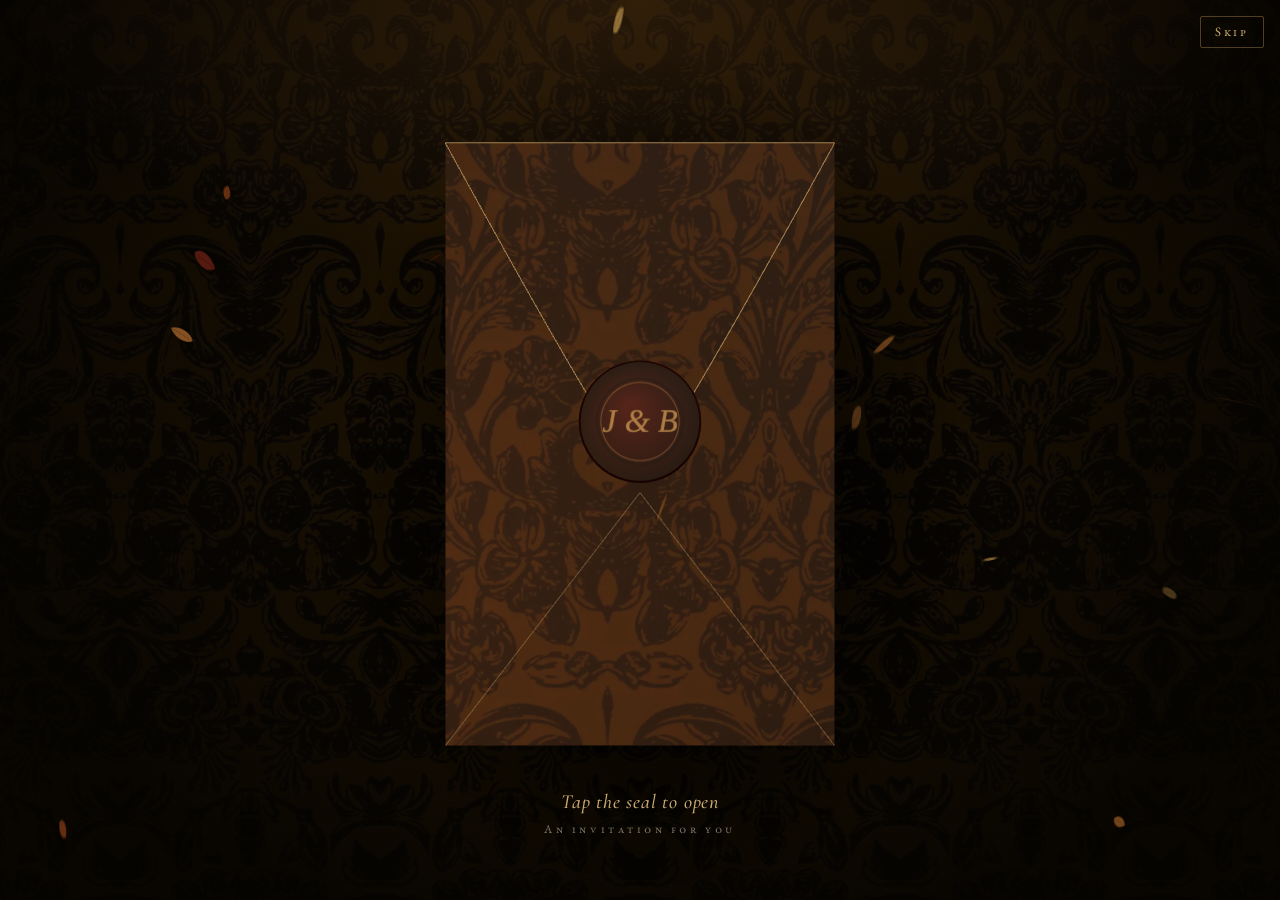
==== commit 54687ecc: "Thanksgiving invite: land on the card, not partway down (no hidden page to scroll during the intro, " ====
--- a/thanksgiving-2026/index.html
+++ b/thanksgiving-2026/index.html
@@ -48,7 +48,11 @@
       radial-gradient(ellipse at 50% 40%, rgba(14, 9, 4, .55), rgba(6, 4, 1, .94) 78%),
       url("damask.webp") center / 260px auto repeat;
   }
-  body.intro { overflow: hidden; }
+  /* During the intro the page underneath isn't rendered at all: iPhone Safari ignores
+     overflow:hidden on body, so a swipe during the animation used to scroll the hidden page. */
+  html.intro, body.intro { overflow: hidden; height: 100%; }
+  body.intro main { display: none; }
+  #stage, #envph { touch-action: none; }
   ::selection { background: var(--oxblood); color: var(--paper-hi); }
 
   /* ---------- intro (three.js envelope) ---------- */
@@ -86,8 +90,10 @@
   #card { display: block; width: min(88vw, 470px, calc(84svh * 900 / 1458)); height: auto; aspect-ratio: 900 / 1458; filter: drop-shadow(0 26px 44px rgba(0, 0, 0, .7)); }
   .scroll-cue {
     position: absolute; bottom: 18px; left: 0; right: 0; text-align: center; color: var(--gold-hi);
-    font-size: .85rem; font-variant: small-caps; letter-spacing: .3em; opacity: .8; text-decoration: none;
-  }
+    font-size: .85rem; font-variant: small-caps; letter-spacing: .3em; opacity: 0; text-decoration: none;
+    transition: opacity 1.2s ease 3s;  /* give them time to read the card first */
+  }
+  body.opened .scroll-cue { opacity: .8; }
   .scroll-cue span { display: block; font-size: 1.1rem; animation: bob 2.2s ease-in-out infinite; }
   @keyframes bob { 50% { transform: translateY(5px); } }
 
@@ -641,9 +647,14 @@
 if ('scrollRestoration' in history) history.scrollRestoration = 'manual';
 window.scrollTo(0, 0);
 window.__introTimer = setTimeout(() => { if (!window.__introStarted) window.__openPage && window.__openPage(); }, 12000);
+document.documentElement.classList.add('intro');
 window.__openPage = () => {
+  document.documentElement.classList.remove('intro');
   document.body.classList.remove('intro');
-  document.body.classList.add('opened');
+  const main = document.querySelector('main');
+  void main.offsetWidth;   // render it at opacity 0 first so the fade-in runs
+  window.scrollTo(0, 0);
+  requestAnimationFrame(() => document.body.classList.add('opened'));
 };
 if (matchMedia('(prefers-reduced-motion: reduce)').matches) window.__openPage();
 </script>
@@ -666,7 +677,7 @@
 }
 // If the fallback already opened the page (three.js was slow to arrive), don't
 // start an envelope behind it: just keep the leaves.
-const lateStart = document.body.classList.contains('opened');
+const lateStart = !document.body.classList.contains('intro');
 window.__introStarted = true;
 clearTimeout(window.__introTimer);
 
@@ -842,18 +853,19 @@
   if (done) return;
   done = true;
   env.visible = false;
-  card.visible = false;
   window.__openPage();
 }
 
 // Where the card ends up: centred and as large as the page's own card, so the hand-off is seamless.
 function cardTarget() {
+  // Mirrors the page's #card CSS: width min(88vw, 470px, 84svh x aspect), centred in a hero
+  // with 24px top and 72px bottom padding, so its centre sits 24px above the screen's centre.
   const fovHalf = THREE.MathUtils.degToRad(17.5);
   const vh = window.innerHeight, vw = window.innerWidth;
-  const domW = Math.min(vw * 0.88, 470, (vh * 0.86) * window.CardArt.aspect);
+  const domW = Math.min(vw * 0.88, 470, (vh * 0.84) * window.CardArt.aspect);
   const frac = (domW / window.CardArt.aspect) / vh;  // card height as a share of the screen
-  const halfH = CHT / 2 / frac;
-  return { z: camera.position.z - halfH / Math.tan(fovHalf), y: 0 };
+  const halfH = CHT / 2 / frac;                       // half the visible height, in world units
+  return { z: camera.position.z - halfH / Math.tan(fovHalf), y: (24 / vh) * 2 * halfH };
 }
 
 let pointerX = 0, pointerY = 0;
@@ -909,6 +921,12 @@
     }
   }
 
+  // Hand-off: the page's card fades in on top while this one fades out, so the card never blinks.
+  if (done && card.visible) {
+    card.material.opacity = Math.max(0, card.material.opacity - dt / 1.4);
+    if (card.material.opacity === 0) card.visible = false;
+  }
+
   for (let i = 0; i < LEAVES; i++) {
     const L = leafState[i];
     L.y -= L.vy * dt;
@@ -925,9 +943,9 @@
 
   renderer.render(scene, camera);
   // After the intro only the leaves are left; stop drawing if there are none.
-  if (!done || LEAVES) requestAnimationFrame(frame);
+  if (!done || LEAVES || card.visible) requestAnimationFrame(frame);
 }
-if (reduced || lateStart) finish();
+if (reduced || lateStart) { finish(); card.visible = false; }
 requestAnimationFrame(frame);
 
 /* ---------- helpers ---------- */
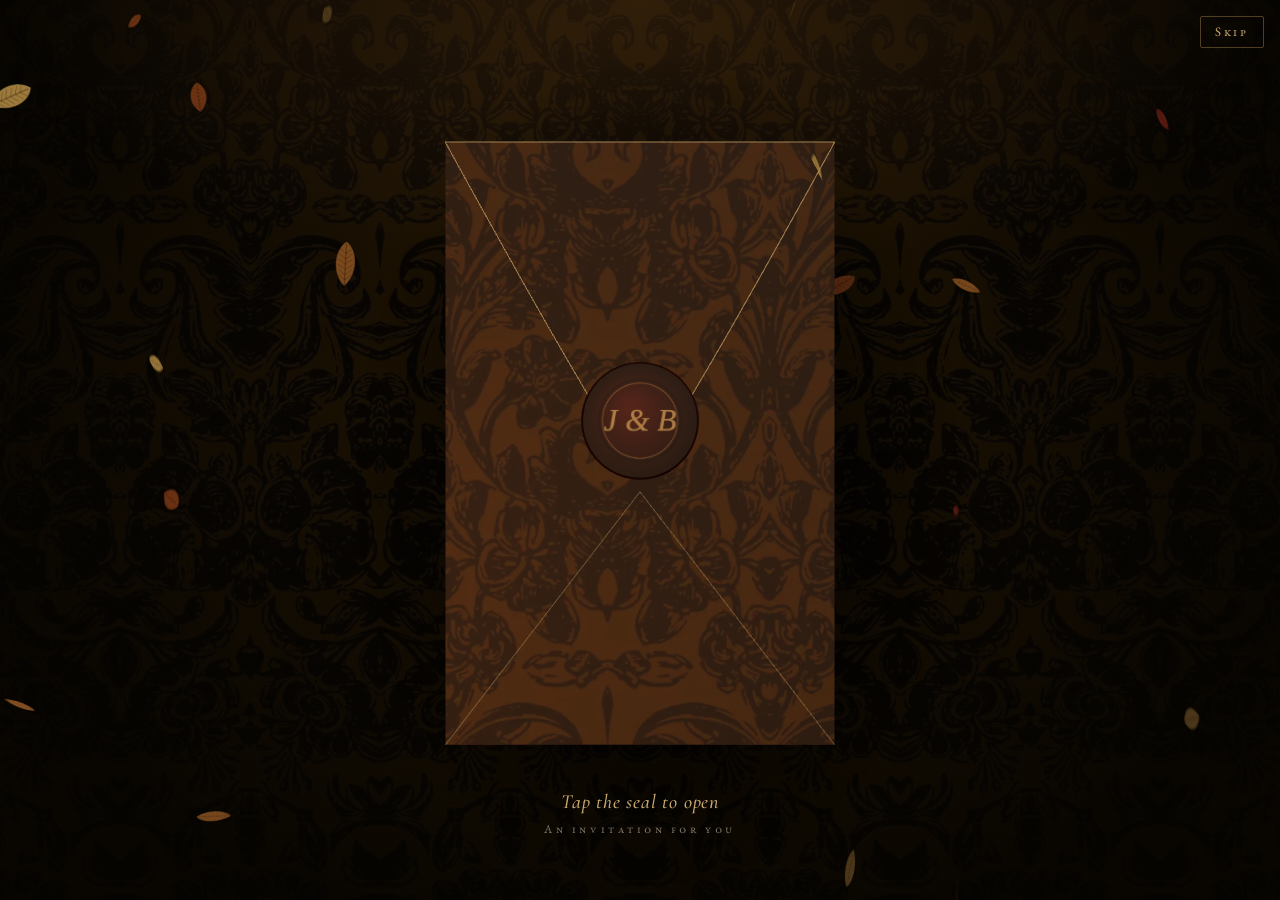
==== commit a2afe7d2: "Thanksgiving invite: warmer food wording (Thursday is covered, Justin coordinates the rest), fishing" ====
--- a/thanksgiving-2026/index.html
+++ b/thanksgiving-2026/index.html
@@ -324,16 +324,16 @@
       <div class="facts">
         <div class="fact"><p class="sc">Bring a jacket</p><p>The cave is about 54&deg;F all year, and the evenings by the fire pit get cold.</p></div>
         <div class="fact"><p class="sc">Times are Central</p><p>The cabin is on Central time, the same as Nashville. Check in from 4:00 PM Wednesday, check out before 10:00 AM Sunday.</p></div>
-        <div class="fact"><p class="sc">Fishing</p><p>Anyone 16 or older needs a Kentucky fishing license (fw.ky.gov). Tennessee residents buy the nonresident one.</p></div>
+        <div class="fact"><p class="sc">Fishing</p><p>If you're fishing, you'll need a Kentucky fishing license (fw.ky.gov). Tennessee residents buy the nonresident one.</p></div>
         <div class="fact"><p class="sc">Also bring</p><p>Your own drinks, a camp chair and any snacks you can't live without.</p></div>
       </div>
     </section>
 
     <section class="sheet">
       <p class="eyebrow">Chapter IV &middot; The Larder</p>
-      <h2>Bringing something?</h2>
+      <h2>The food</h2>
       <div class="divider">&#10086;</div>
-      <p style="text-align:center;margin:0 auto;max-width:34rem">Thanksgiving dinner is entirely on us, so please don't bring anything for Thursday. If you'd like to bring something for Friday or Saturday, tell us in your RSVP.</p>
+      <p style="text-align:center;margin:0 auto;max-width:34rem">Thanksgiving Day is all taken care of, so just come hungry. For the rest of the weekend, Justin will be in touch with everyone to plan the food together. If you have ideas or something you'd love to make, mention it in your RSVP.</p>
     </section>
 
     <section class="sheet" id="rsvp">
@@ -347,7 +347,7 @@
 
         <div class="acts" id="acts"></div>
 
-        <label class="f" for="note">Bringing something for Friday or Saturday? Anything else?</label>
+        <label class="f" for="note">Food ideas for the weekend? Anything else?</label>
         <textarea id="note" maxlength="1000"></textarea>
         <div class="hp" aria-hidden="true"><label>Website <input type="text" id="website" tabindex="-1" autocomplete="off"></label></div>
 
@@ -499,7 +499,7 @@
     { key: 'cave', title: 'Mammoth Cave: Domes and Dripstones', sub: `Optional. Friday, 2:30 PM. $${I.cavePrice} per person, we buy the tickets together.` },
     // key stays 'steakhouse' so saved replies keep working; the restaurant is now Mellow Mushroom.
     { key: 'steakhouse', title: 'Dinner at Mellow Mushroom', sub: 'Optional. Friday, 6:30 PM in Bowling Green' },
-    { key: 'fishing', title: 'Fishing on Saturday', sub: 'Kentucky license needed if you are 16 or older' },
+    { key: 'fishing', title: 'Fishing on Saturday', sub: 'You will need a Kentucky fishing license' },
     { key: 'no_film', title: 'Filming', sub: 'Tap anyone who would rather stay off camera at dinner.', film: true, label: 'Keep me off camera' },
   ];
   const TOKEN_KEY = 'tg2026-rsvp';
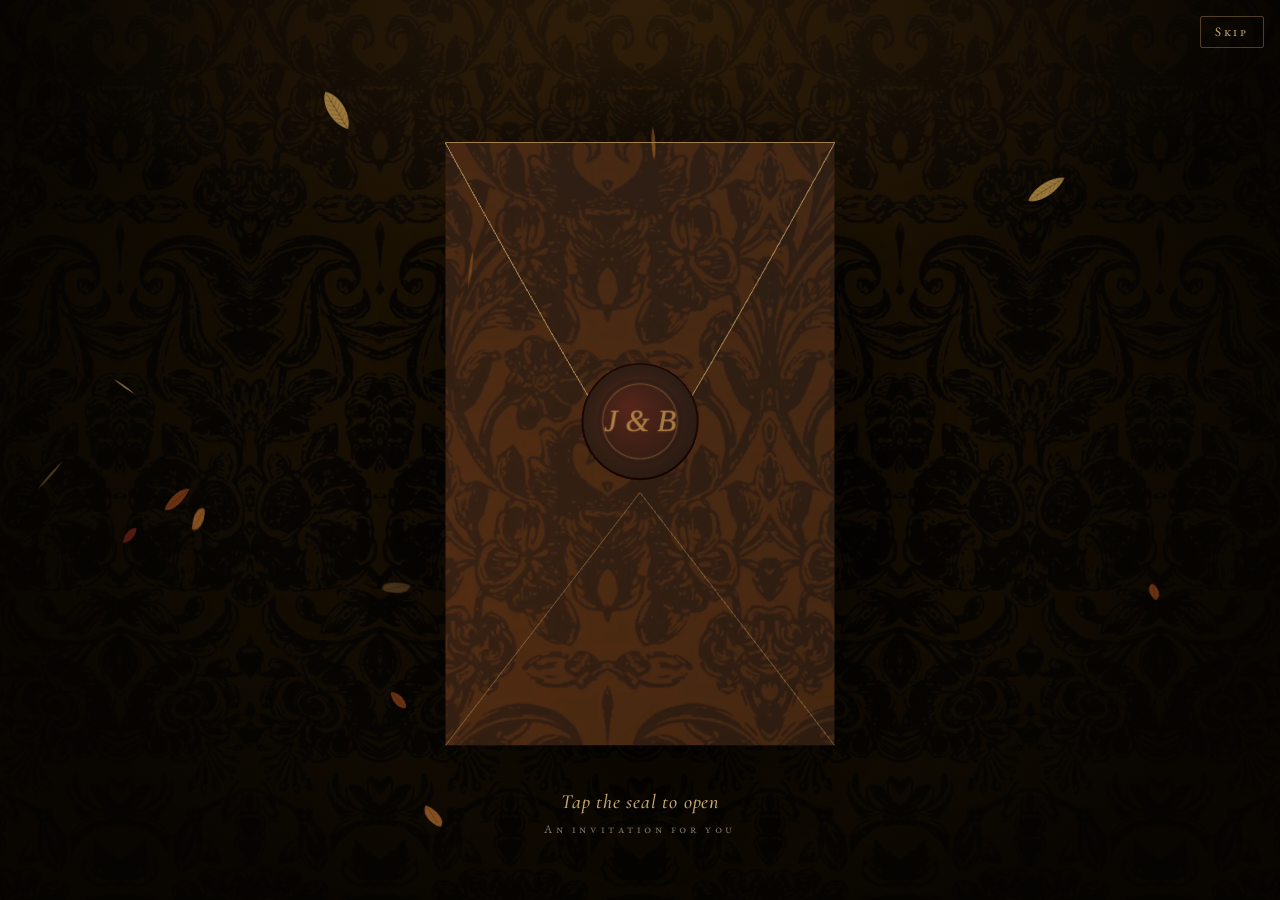
==== commit 1fd2bbb6: "Thanksgiving invite: remove the quote Co-Authored-By: Claude Opus 5.5 <noreply@anthropic.com>" ====
--- a/thanksgiving-2026/index.html
+++ b/thanksgiving-2026/index.html
@@ -97,9 +97,6 @@
   .scroll-cue span { display: block; font-size: 1.1rem; animation: bob 2.2s ease-in-out infinite; }
   @keyframes bob { 50% { transform: translateY(5px); } }
 
-  .epigraph { max-width: 520px; margin: 0 auto 40px; padding: 0 16px; text-align: center; color: var(--paper); }
-  .epigraph q { font: italic 500 1.45rem/1.35 "Cormorant Garamond", serif; quotes: "\201C" "\201D"; }
-  .epigraph cite { display: block; margin-top: .5rem; font-style: normal; font-variant: small-caps; letter-spacing: .22em; font-size: .82rem; color: var(--gold); }
 
   .wrap { max-width: 760px; margin: 0 auto; padding: 0 16px 80px; }
   .sheet {
@@ -237,11 +234,6 @@
     <canvas id="card" role="img" aria-label="Thanksgiving dinner invitation"></canvas>
     <a class="scroll-cue" href="#details">the weekend<span aria-hidden="true">&#8964;</span></a>
   </section>
-
-  <div class="epigraph">
-    <q>Gratitude is the memory of the heart.</q>
-    <cite>Jean Baptiste Massieu</cite>
-  </div>
 
   <div class="wrap">
     <section class="sheet" id="details">
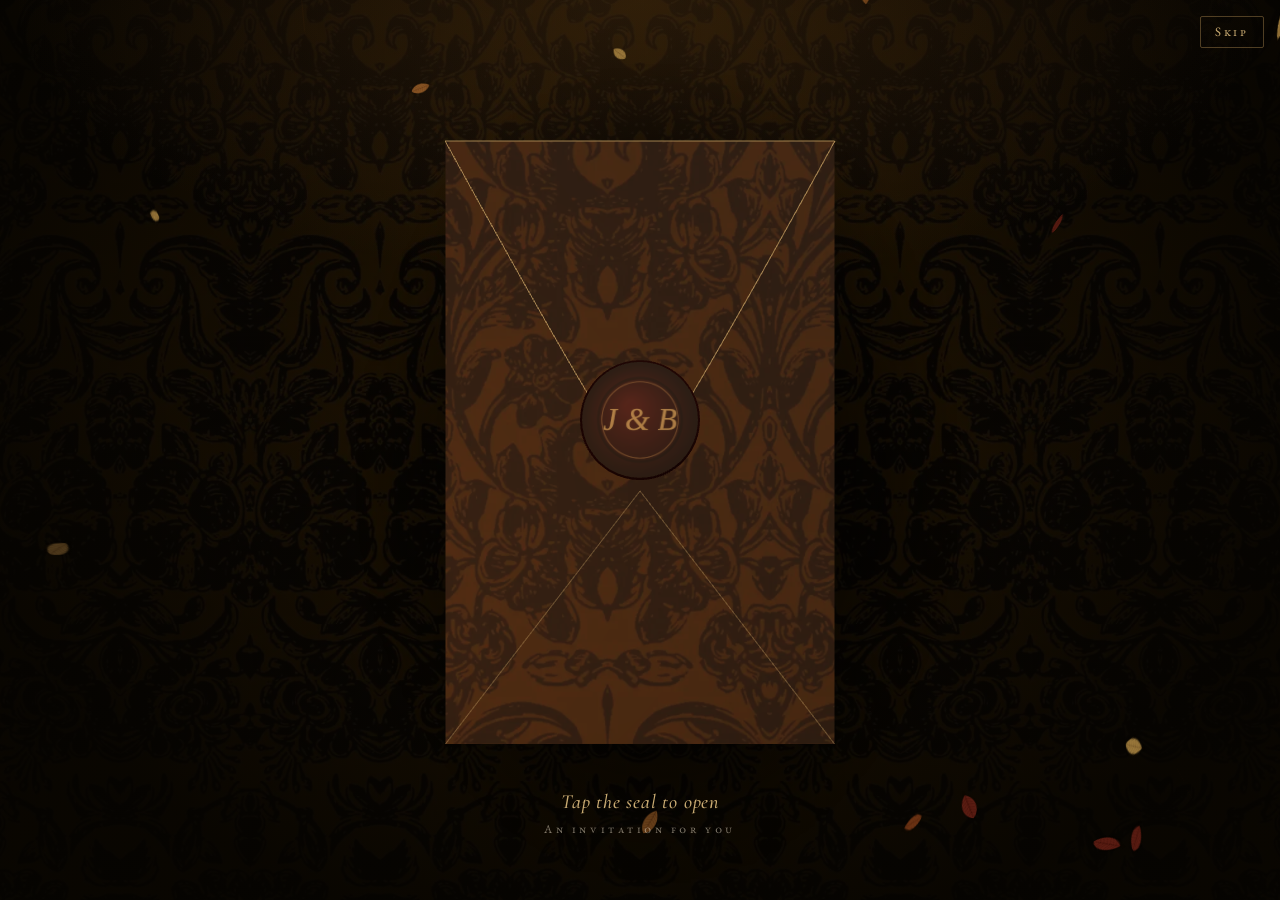
==== commit 8782625e: "Thanksgiving invite: regular burgers, drop the Tennessee license note Co-Authored-By: Claude Opus 5." ====
--- a/thanksgiving-2026/index.html
+++ b/thanksgiving-2026/index.html
@@ -271,7 +271,7 @@
           <div class="num">I</div>
           <div><span class="date">Wednesday, Nov 25</span><h3>Arrival</h3><ul>
             <li>Check in from <b data-k="checkIn"></b></li>
-            <li>Smash burgers and hot dogs on the Blackstone</li>
+            <li>Burgers and hot dogs on the Blackstone</li>
           </ul></div>
         </div>
         <div class="day">
@@ -316,7 +316,7 @@
       <div class="facts">
         <div class="fact"><p class="sc">Bring a jacket</p><p>The cave is about 54&deg;F all year, and the evenings by the fire pit get cold.</p></div>
         <div class="fact"><p class="sc">Times are Central</p><p>The cabin is on Central time, the same as Nashville. Check in from 4:00 PM Wednesday, check out before 10:00 AM Sunday.</p></div>
-        <div class="fact"><p class="sc">Fishing</p><p>If you're fishing, you'll need a Kentucky fishing license (fw.ky.gov). Tennessee residents buy the nonresident one.</p></div>
+        <div class="fact"><p class="sc">Fishing</p><p>If you're fishing, you'll need a Kentucky fishing license (fw.ky.gov).</p></div>
         <div class="fact"><p class="sc">Also bring</p><p>Your own drinks, a camp chair and any snacks you can't live without.</p></div>
       </div>
     </section>
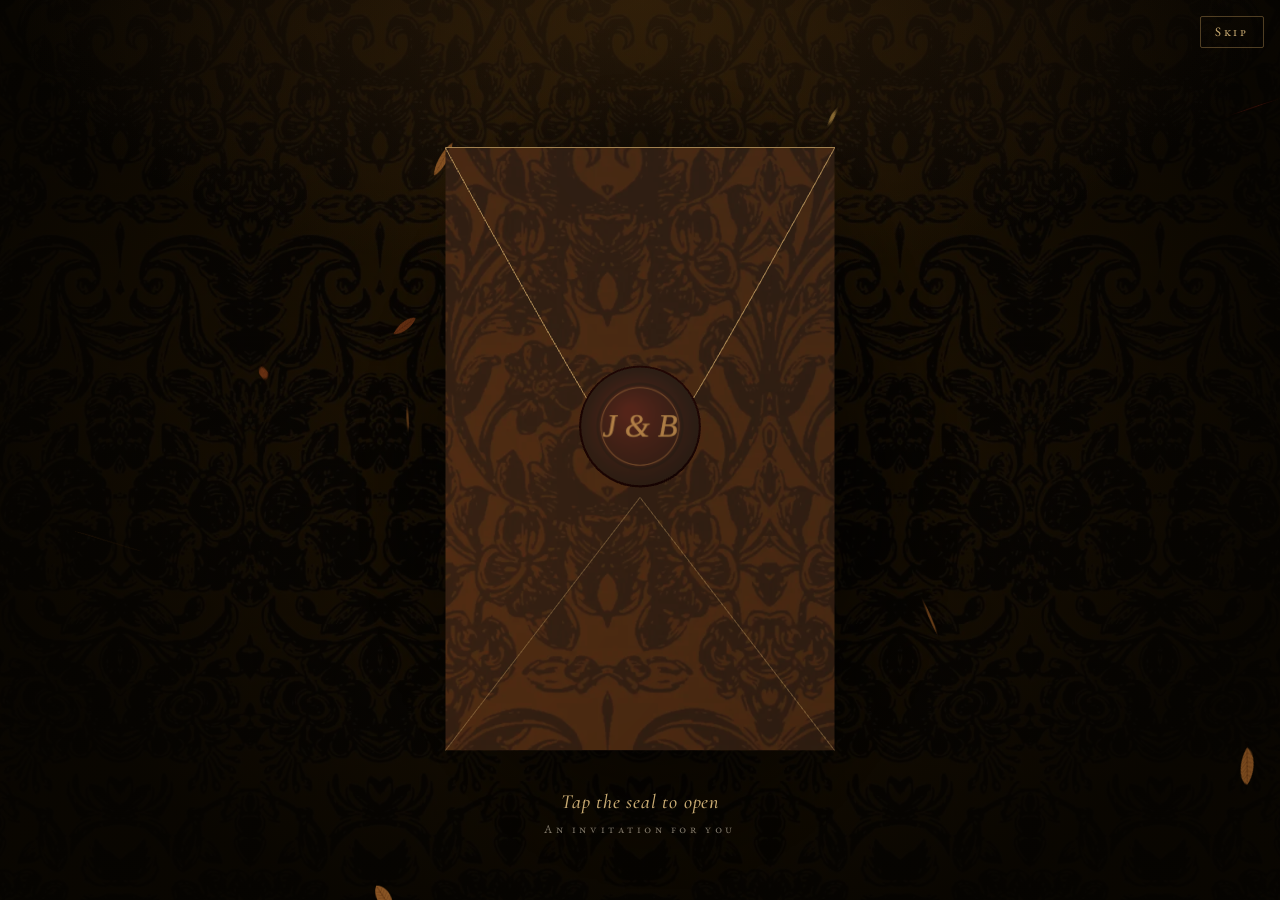
==== commit b76564d3: "Thanksgiving invite: no RSVP for fishing Co-Authored-By: Claude Opus 5.5 <noreply@anthropic.com>" ====
--- a/thanksgiving-2026/index.html
+++ b/thanksgiving-2026/index.html
@@ -491,7 +491,6 @@
     { key: 'cave', title: 'Mammoth Cave: Domes and Dripstones', sub: `Optional. Friday, 2:30 PM. $${I.cavePrice} per person, we buy the tickets together.` },
     // key stays 'steakhouse' so saved replies keep working; the restaurant is now Mellow Mushroom.
     { key: 'steakhouse', title: 'Dinner at Mellow Mushroom', sub: 'Optional. Friday, 6:30 PM in Bowling Green' },
-    { key: 'fishing', title: 'Fishing on Saturday', sub: 'You will need a Kentucky fishing license' },
     { key: 'no_film', title: 'Filming', sub: 'Tap anyone who would rather stay off camera at dinner.', film: true, label: 'Keep me off camera' },
   ];
   const TOKEN_KEY = 'tg2026-rsvp';
@@ -549,7 +548,7 @@
   $('addPartner').addEventListener('click', () => { people.push(blank()); renderAll(); $('n1').focus(); });
 
   function showThanks() {
-    const NAMES = { dinner: 'Thanksgiving dinner', cave: 'Mammoth Cave', steakhouse: 'Mellow Mushroom', fishing: 'fishing' };
+    const NAMES = { dinner: 'Thanksgiving dinner', cave: 'Mammoth Cave', steakhouse: 'Mellow Mushroom' };
     $('doneList').innerHTML = '';
     people.forEach((p) => {
       const yes = Object.keys(NAMES).filter((k) => p[k]).map((k) => NAMES[k]);
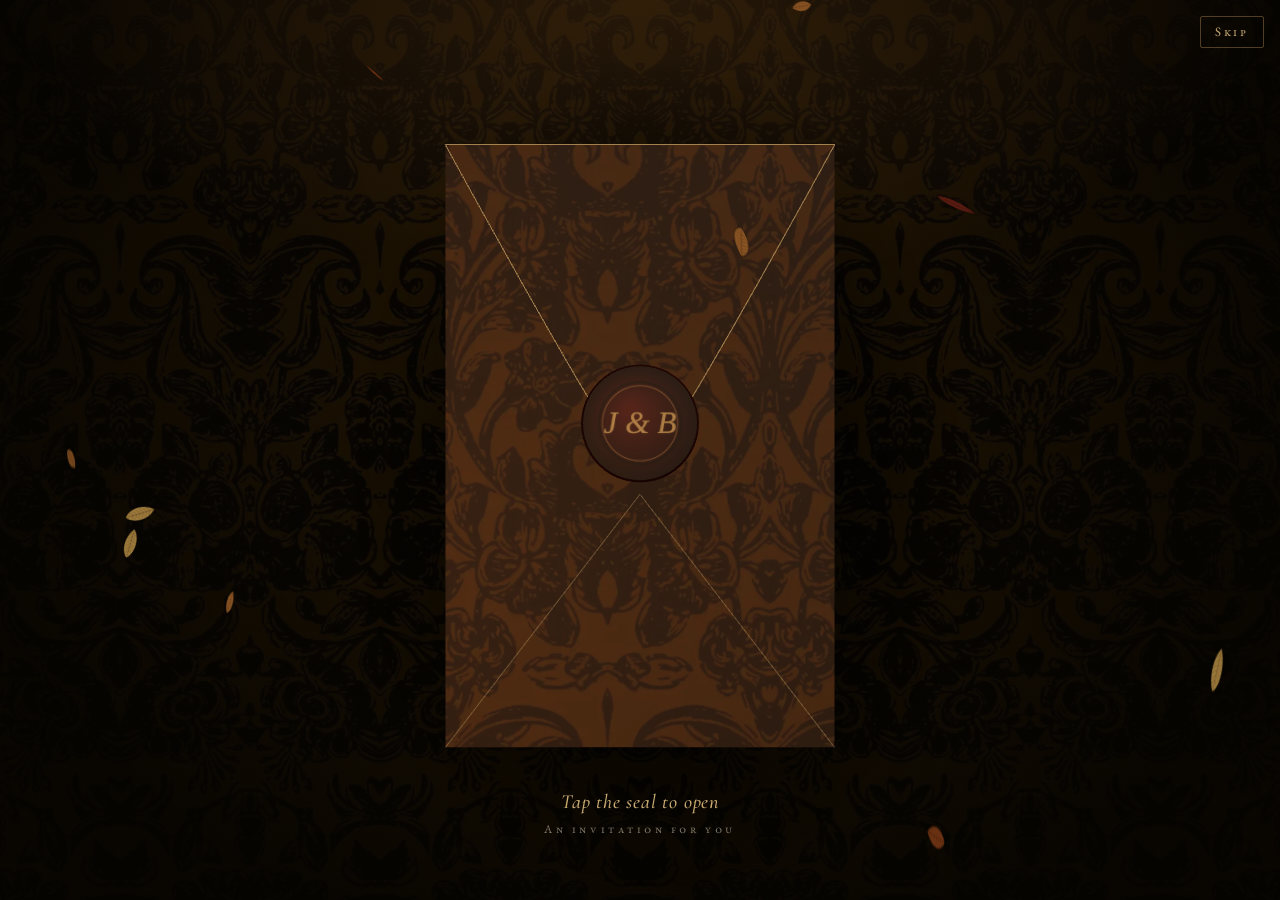
==== commit 00de1b3f: "Thanksgiving invite: Karissa's quiche and cinnamon rolls Co-Authored-By: Claude Opus 5.5 <noreply@an" ====
--- a/thanksgiving-2026/index.html
+++ b/thanksgiving-2026/index.html
@@ -277,7 +277,7 @@
         <div class="day">
           <div class="num">II</div>
           <div><span class="date">Thursday, Nov 26</span><h3>Thanksgiving</h3><ul>
-            <li>Quiche, cinnamon rolls and mimosas at 8:30</li>
+            <li>Karissa's quiche and cinnamon rolls, plus mimosas, at 8:30</li>
             <li>Football, games and the fire pit all day</li>
             <li>Appetizers from 3:00</li>
             <li><b>Dinner at 6:30</b>, dressed up</li>
